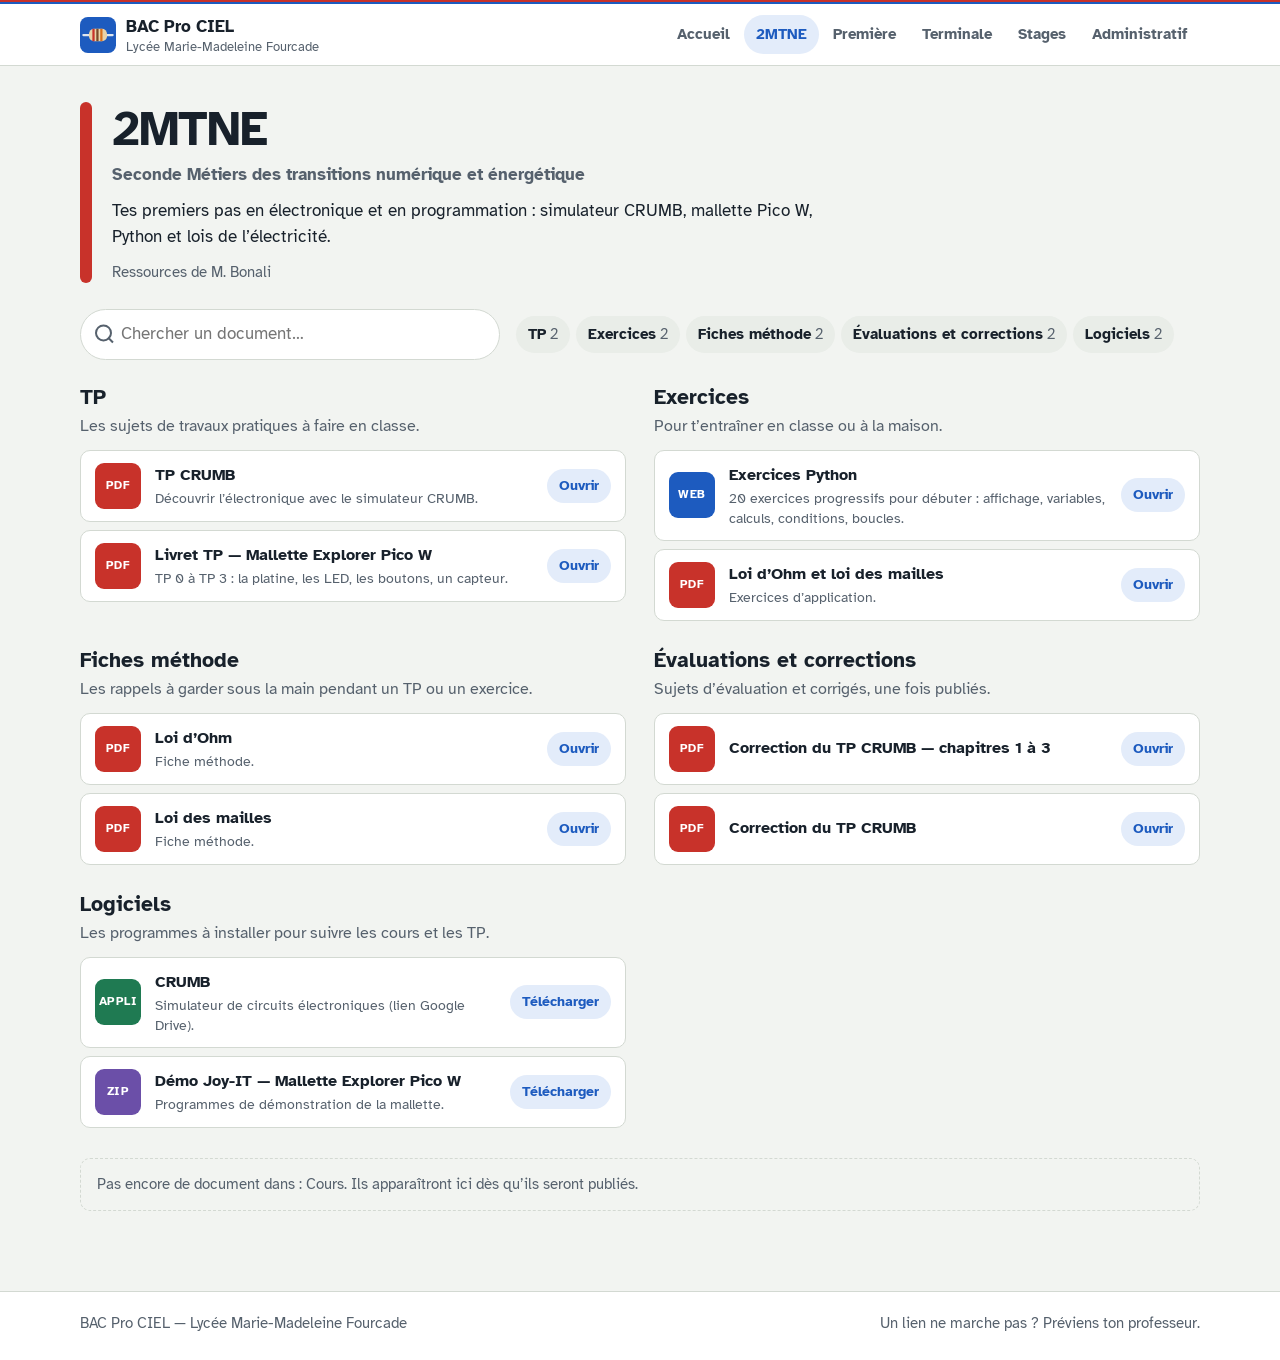
==== 2mtne/index.html @ f3add348 "Refonte du site : navigation par classe, documents unifiés, recherche - Accueil : choix de la classe" ====
<!DOCTYPE html>
<html lang="fr" data-section="2mtne">
<head>
  <meta charset="utf-8" />
  <meta name="viewport" content="width=device-width, initial-scale=1" />
  <title>2MTNE — BAC Pro CIEL</title>
  <meta name="description" content="Cours, TP, exercices et corrections pour la classe de 2MTNE du BAC Pro CIEL." />
  <link rel="icon" href="../assets/img/favicon.svg" type="image/svg+xml" />
  <link rel="preconnect" href="https://fonts.googleapis.com" />
  <link rel="preconnect" href="https://fonts.gstatic.com" crossorigin />
  <link rel="stylesheet" href="https://fonts.googleapis.com/css2?family=Atkinson+Hyperlegible:wght@400;700&display=swap" />
  <link rel="stylesheet" href="../assets/css/style.css" />
</head>
<body>
<header class="site-header">
  <div class="header-inner">
    <a class="brand" href="../index.html">
      <img src="../assets/img/favicon.svg" alt="" />
      <span>
        <strong>BAC Pro CIEL</strong>
        <small>Lycée Marie-Madeleine Fourcade</small>
      </span>
    </a>
    <nav class="site-nav" aria-label="Menu principal">
      <a href="../index.html" data-section="accueil">Accueil</a>
      <a href="../2mtne/index.html" data-section="2mtne">2MTNE</a>
      <a href="../premiere/index.html" data-section="premiere">Première</a>
      <a href="../terminale/index.html" data-section="terminale">Terminale</a>
      <a href="../stages/index.html" data-section="stages">Stages</a>
      <a href="../administratif/index.html" data-section="administratif">Administratif</a>
    </nav>
  </div>
</header>
<main>
  <section class="page-head lvl-2">
    <div>
      <h1>2MTNE</h1>
      <p class="subtitle">Seconde Métiers des transitions numérique et énergétique</p>
      <p>Tes premiers pas en électronique et en programmation : simulateur CRUMB, mallette Pico W, Python et lois de l’électricité.</p>
      <p class="teacher">Ressources de M. Bonali</p>
    </div>
  </section>

  <div class="toolbar">
    <label class="search">
      <span class="visually-hidden">Chercher un document</span>
      <input type="search" placeholder="Chercher un document…" autocomplete="off" />
    </label>
    <nav class="jumps" aria-label="Aller à une rubrique"></nav>
  </div>

  <p class="no-result" hidden></p>

  <!-- Pour ajouter un document : copier un bloc <a class="doc"> dans la bonne rubrique (voir README.md).
       Les rubriques vides sont masquées automatiquement. -->
  <div class="shelves" data-auto>

    <section class="shelf" id="cours">
      <h2>Cours</h2>
      <p class="shelf-note">Supports de cours et synthèses.</p>
      <div class="docs">
      </div>
    </section>

    <section class="shelf" id="tp">
      <h2>TP</h2>
      <p class="shelf-note">Les sujets de travaux pratiques à faire en classe.</p>
      <div class="docs">
      <a class="doc" href="tp_crumb.pdf" target="_blank" rel="noopener">
        <span class="doc-type pdf">PDF</span>
        <span class="doc-text"><strong>TP CRUMB</strong><span>Découvrir l’électronique avec le simulateur CRUMB.</span></span>
        <span class="doc-action">Ouvrir</span>
      </a>
      <a class="doc" href="documents/tp/Livret_TP_Explorer_PicoW.pdf" target="_blank" rel="noopener">
        <span class="doc-type pdf">PDF</span>
        <span class="doc-text"><strong>Livret TP — Mallette Explorer Pico W</strong><span>TP 0 à TP 3 : la platine, les LED, les boutons, un capteur.</span></span>
        <span class="doc-action">Ouvrir</span>
      </a>
      </div>
    </section>

    <section class="shelf" id="exercices">
      <h2>Exercices</h2>
      <p class="shelf-note">Pour t’entraîner en classe ou à la maison.</p>
      <div class="docs">
      <a class="doc" href="python/index.html">
        <span class="doc-type web">WEB</span>
        <span class="doc-text"><strong>Exercices Python</strong><span>20 exercices progressifs pour débuter : affichage, variables, calculs, conditions, boucles.</span></span>
        <span class="doc-action">Ouvrir</span>
      </a>
      <a class="doc" href="documents/exercices/Fiche_exercices_loi_Ohm_loi_mailles.pdf" target="_blank" rel="noopener">
        <span class="doc-type pdf">PDF</span>
        <span class="doc-text"><strong>Loi d’Ohm et loi des mailles</strong><span>Exercices d’application.</span></span>
        <span class="doc-action">Ouvrir</span>
      </a>
      </div>
    </section>

    <section class="shelf" id="methodes">
      <h2>Fiches méthode</h2>
      <p class="shelf-note">Les rappels à garder sous la main pendant un TP ou un exercice.</p>
      <div class="docs">
      <a class="doc" href="documents/methodes/Fiche_methode_Loi_Ohm.pdf" target="_blank" rel="noopener">
        <span class="doc-type pdf">PDF</span>
        <span class="doc-text"><strong>Loi d’Ohm</strong><span>Fiche méthode.</span></span>
        <span class="doc-action">Ouvrir</span>
      </a>
      <a class="doc" href="documents/methodes/Fiche_methode_Loi_des_mailles.pdf" target="_blank" rel="noopener">
        <span class="doc-type pdf">PDF</span>
        <span class="doc-text"><strong>Loi des mailles</strong><span>Fiche méthode.</span></span>
        <span class="doc-action">Ouvrir</span>
      </a>
      </div>
    </section>

    <section class="shelf" id="evaluations">
      <h2>Évaluations et corrections</h2>
      <p class="shelf-note">Sujets d’évaluation et corrigés, une fois publiés.</p>
      <div class="docs">
      <a class="doc" href="documents/correction/crumb-corriger-1-3.pdf" target="_blank" rel="noopener">
        <span class="doc-type pdf">PDF</span>
        <span class="doc-text"><strong>Correction du TP CRUMB — chapitres 1 à 3</strong></span>
        <span class="doc-action">Ouvrir</span>
      </a>
      <a class="doc" href="documents/correction/crumb_corriger.pdf" target="_blank" rel="noopener">
        <span class="doc-type pdf">PDF</span>
        <span class="doc-text"><strong>Correction du TP CRUMB</strong></span>
        <span class="doc-action">Ouvrir</span>
      </a>
      </div>
    </section>

    <section class="shelf" id="logiciels">
      <h2>Logiciels</h2>
      <p class="shelf-note">Les programmes à installer pour suivre les cours et les TP.</p>
      <div class="docs">
      <a class="doc" href="https://drive.google.com/file/d/1B8GFGrKEMv5twzOvvanOxWzRN96jrfq1/view?usp=sharing" target="_blank" rel="noopener">
        <span class="doc-type app">APPLI</span>
        <span class="doc-text"><strong>CRUMB</strong><span>Simulateur de circuits électroniques (lien Google Drive).</span></span>
        <span class="doc-action">Télécharger</span>
      </a>
      <a class="doc" href="documents/logiciels/Demo_JoyIT.zip" download>
        <span class="doc-type zip">ZIP</span>
        <span class="doc-text"><strong>Démo Joy-IT — Mallette Explorer Pico W</strong><span>Programmes de démonstration de la mallette.</span></span>
        <span class="doc-action">Télécharger</span>
      </a>
      </div>
    </section>
  </div>

  <p class="empty-summary"></p>
</main>
<footer class="site-footer">
  <div class="footer-inner">
    <span>BAC Pro CIEL — Lycée Marie-Madeleine Fourcade</span>
    <span>Un lien ne marche pas ? Préviens ton professeur.</span>
  </div>
</footer>
<script src="../assets/js/site.js"></script>
</body>
</html>
---- assets/css/style.css ----
/* =========================================================
   BAC Pro CIEL — feuille de style commune
   Code couleur des niveaux = code couleur des résistances :
   1 marron (Première) · 2 rouge (2MTNE) · 3 orange (Terminale)
   ========================================================= */

:root {
  --bg: #f2f4f1;
  --surface: #ffffff;
  --surface-2: #e9ede8;
  --ink: #18212b;
  --muted: #56616d;
  --line: #d3d9d2;
  --blue: #1d5bbf;          /* rail « − » d'une breadboard */
  --blue-soft: #e3ecfa;
  --red: #c8322a;           /* rail « + » / code 2 */
  --brown: #7a4a2a;         /* code 1 */
  --orange: #d9711c;        /* code 3 */
  --green: #1f7a52;         /* stages */
  --violet: #6b4fa8;        /* administratif */
  --warn-bg: #fff5e6;
  --warn-line: #f0c48a;
  --warn-ink: #6b3a08;
  --radius-l: 18px;
  --radius-s: 10px;
  --focus: 0 0 0 3px #ffffff, 0 0 0 6px var(--blue);
  --font: "Atkinson Hyperlegible", system-ui, -apple-system, "Segoe UI", Roboto, sans-serif;
}

@media (prefers-color-scheme: dark) {
  :root {
    --bg: #12171c;
    --surface: #1a2128;
    --surface-2: #222b33;
    --ink: #e8edf1;
    --muted: #a3afba;
    --line: #2f3a44;
    --blue: #6ea2f2;
    --blue-soft: #1d2d45;
    --red: #ef6b62;
    --brown: #c08a5f;
    --orange: #f09a4e;
    --green: #4fbf8c;
    --violet: #a990e6;
    --warn-bg: #2d2416;
    --warn-line: #6b5228;
    --warn-ink: #f3d6a8;
    --focus: 0 0 0 3px var(--bg), 0 0 0 6px var(--blue);
  }
}

* { box-sizing: border-box; }
html { scroll-behavior: smooth; -webkit-text-size-adjust: 100%; }
@media (prefers-reduced-motion: reduce) { html { scroll-behavior: auto; } }

body {
  margin: 0;
  font-family: var(--font);
  font-size: 1.0625rem;
  line-height: 1.55;
  color: var(--ink);
  background: var(--bg);
  min-height: 100vh;
  display: flex;
  flex-direction: column;
}
a { color: var(--blue); }
a:focus-visible, button:focus-visible, input:focus-visible, select:focus-visible {
  outline: none;
  box-shadow: var(--focus);
  border-radius: 8px;
}
h1, h2, h3 { line-height: 1.15; margin: 0; }
.visually-hidden {
  position: absolute !important; width: 1px; height: 1px; overflow: hidden;
  clip: rect(0 0 0 0); white-space: nowrap;
}

/* ---------- En-tête ---------- */
.site-header {
  position: sticky;
  top: 0;
  z-index: 50;
  background: var(--surface);
  border-bottom: 1px solid var(--line);
}
/* Les deux rails d'une plaque d'essai */
.site-header::before {
  content: "";
  display: block;
  height: 4px;
  background: linear-gradient(to bottom, var(--red) 0 50%, var(--blue) 50% 100%);
}
.header-inner {
  width: min(1120px, 100% - 32px);
  margin: 0 auto;
  display: flex;
  align-items: center;
  gap: 24px;
  padding: 10px 0;
}
.brand {
  display: flex;
  align-items: center;
  gap: 10px;
  text-decoration: none;
  color: var(--ink);
  flex-shrink: 0;
}
.brand img { width: 36px; height: 36px; }
.brand strong { display: block; font-size: 1.05rem; }
.brand small { display: block; color: var(--muted); font-size: .8rem; line-height: 1.2; }

.site-nav {
  display: flex;
  gap: 2px;
  margin-left: auto;
  overflow-x: auto;
  scrollbar-width: none;
}
.site-nav::-webkit-scrollbar { display: none; }
.site-nav a {
  flex-shrink: 0;
  text-decoration: none;
  color: var(--muted);
  font-weight: 700;
  font-size: .95rem;
  padding: 8px 12px;
  border-radius: 999px;
}
.site-nav a:hover { color: var(--ink); background: var(--surface-2); }
.site-nav a[aria-current="page"] { color: var(--blue); background: var(--blue-soft); }

@media (max-width: 760px) {
  .header-inner { flex-direction: column; align-items: stretch; gap: 6px; padding-bottom: 6px; }
  .site-nav { margin-left: -6px; margin-right: -16px; padding-right: 16px; }
  .brand small { display: none; }
}

/* ---------- Structure ---------- */
main {
  width: min(1120px, 100% - 32px);
  margin: 0 auto;
  padding: 36px 0 64px;
  flex: 1;
}
.site-footer {
  border-top: 1px solid var(--line);
  background: var(--surface);
  color: var(--muted);
  font-size: .92rem;
}
.footer-inner {
  width: min(1120px, 100% - 32px);
  margin: 0 auto;
  padding: 20px 0 26px;
  display: flex;
  flex-wrap: wrap;
  justify-content: space-between;
  gap: 8px 24px;
}
.site-footer a { color: inherit; font-weight: 700; }

/* ---------- Accueil ---------- */
.welcome h1 {
  font-size: clamp(2rem, 5.5vw, 3.4rem);
  letter-spacing: -.02em;
  max-width: 18ch;
}
.welcome p {
  color: var(--muted);
  font-size: 1.15rem;
  max-width: 60ch;
  margin: 12px 0 0;
}
.block-title {
  font-size: 1.35rem;
  margin: 44px 0 14px;
}

/* Carte de classe : la bande de couleur = le chiffre du niveau */
.classes {
  display: grid;
  grid-template-columns: repeat(3, 1fr);
  gap: 14px;
}
.class-card {
  position: relative;
  display: grid;
  grid-template-columns: 14px 1fr;
  gap: 18px;
  padding: 22px 22px 22px 18px;
  background: var(--surface);
  border: 1px solid var(--line);
  border-radius: var(--radius-l);
  text-decoration: none;
  color: var(--ink);
  transition: border-color .15s, transform .15s;
}
.class-card:hover { border-color: var(--band, var(--blue)); transform: translateY(-2px); }
.class-card::before {
  content: "";
  border-radius: 7px;
  background: var(--band, var(--blue));
}
.class-card strong { display: block; font-size: 1.5rem; }
.class-card .class-full { display: block; color: var(--muted); font-size: .92rem; margin-top: 2px; }
.class-card .class-what { display: block; margin-top: 12px; }
.class-card .class-go { display: inline-block; margin-top: 14px; font-weight: 700; color: var(--band, var(--blue)); }
.lvl-2 { --band: var(--red); }
.lvl-1 { --band: var(--brown); }
.lvl-3 { --band: var(--orange); }
.lvl-stage { --band: var(--green); }
.lvl-admin { --band: var(--violet); }

@media (max-width: 820px) {
  .classes { grid-template-columns: 1fr; }
  .class-card .class-what { display: none; }
}

/* Raccourcis « Tu cherches… » */
.shortcuts {
  display: grid;
  grid-template-columns: repeat(auto-fill, minmax(260px, 1fr));
  gap: 10px;
}
.shortcut {
  display: flex;
  align-items: center;
  gap: 14px;
  padding: 14px 16px;
  background: var(--surface);
  border: 1px solid var(--line);
  border-radius: var(--radius-s);
  color: var(--ink);
  text-decoration: none;
}
.shortcut:hover { border-color: var(--blue); }
.shortcut .ico {
  flex: 0 0 40px;
  height: 40px;
  border-radius: 10px;
  display: grid;
  place-items: center;
  background: var(--surface-2);
  font-size: 1.25rem;
}
.shortcut strong { display: block; }
.shortcut small { display: block; color: var(--muted); font-size: .88rem; }

/* ---------- En-tête de page de rubrique ---------- */
.page-head {
  display: grid;
  grid-template-columns: 12px 1fr;
  gap: 20px;
  margin-bottom: 26px;
}
.page-head::before { content: ""; border-radius: 6px; background: var(--band, var(--blue)); }
.page-head h1 { font-size: clamp(2rem, 5vw, 3rem); letter-spacing: -.02em; }
.page-head .subtitle { color: var(--muted); margin: 4px 0 0; font-weight: 700; }
.page-head p { max-width: 64ch; margin: 10px 0 0; }
.page-head .teacher { color: var(--muted); font-size: .92rem; margin-top: 10px; }

/* Barre d'outils : recherche + sauts */
.toolbar {
  display: flex;
  flex-wrap: wrap;
  align-items: center;
  gap: 10px 16px;
  margin-bottom: 26px;
}
.search {
  flex: 1 1 280px;
  max-width: 420px;
  position: relative;
}
.search input {
  width: 100%;
  font: inherit;
  color: var(--ink);
  padding: 11px 14px 11px 40px;
  border: 1px solid var(--line);
  border-radius: 999px;
  background: var(--surface);
}
.search::before {
  content: "";
  position: absolute;
  left: 15px;
  top: 50%;
  width: 13px;
  height: 13px;
  border: 2px solid var(--muted);
  border-radius: 50%;
  transform: translateY(-62%);
}
.search::after {
  content: "";
  position: absolute;
  left: 27px;
  top: 58%;
  width: 7px;
  height: 2px;
  background: var(--muted);
  transform: rotate(45deg);
}
.jumps { display: flex; flex-wrap: wrap; gap: 6px; }
.jumps a {
  text-decoration: none;
  font-weight: 700;
  font-size: .92rem;
  color: var(--ink);
  padding: 7px 12px;
  border-radius: 999px;
  background: var(--surface-2);
}
.jumps a:hover { background: var(--blue-soft); color: var(--blue); }
.jumps .count { color: var(--muted); font-weight: 400; margin-left: 4px; }

/* ---------- Rayons de documents ---------- */
.shelves {
  display: grid;
  grid-template-columns: repeat(2, minmax(0, 1fr));
  gap: 28px 28px;
  align-items: start;
}
.shelves.single { grid-template-columns: 1fr; max-width: 760px; }
@media (max-width: 860px) { .shelves { grid-template-columns: 1fr; } }

.shelf { scroll-margin-top: 110px; }
.shelf h2 { font-size: 1.3rem; }
.shelf .shelf-note { color: var(--muted); margin: 4px 0 12px; font-size: .97rem; }
.shelf.is-wide { grid-column: 1 / -1; }

.docs { display: grid; gap: 8px; }

/* Un document */
.doc {
  display: grid;
  grid-template-columns: auto 1fr auto;
  align-items: center;
  gap: 14px;
  padding: 12px 14px;
  background: var(--surface);
  border: 1px solid var(--line);
  border-radius: var(--radius-s);
  color: var(--ink);
  text-decoration: none;
}
.doc:hover { border-color: var(--blue); }
.doc:hover .doc-action { background: var(--blue); color: #fff; }
.doc-type {
  width: 46px;
  height: 46px;
  border-radius: 9px;
  display: grid;
  place-items: center;
  font-size: .72rem;
  font-weight: 700;
  letter-spacing: .03em;
  color: #fff;
  background: var(--muted);
}
.doc-type.pdf { background: #c8322a; }
.doc-type.zip { background: #6b4fa8; }
.doc-type.web { background: #1d5bbf; }
.doc-type.app { background: #1f7a52; }
.doc-text strong { display: block; font-size: 1rem; }
.doc-text span { display: block; color: var(--muted); font-size: .9rem; line-height: 1.4; }
.doc-action {
  font-size: .88rem;
  font-weight: 700;
  color: var(--blue);
  padding: 6px 12px;
  border-radius: 999px;
  background: var(--blue-soft);
  white-space: nowrap;
}
@media (max-width: 520px) {
  .doc { grid-template-columns: auto 1fr; }
  .doc-action { display: none; }
}

/* Rubriques encore vides : regroupées en une seule ligne par le script */
.empty-summary {
  margin-top: 30px;
  padding: 14px 16px;
  border: 1px dashed var(--line);
  border-radius: var(--radius-s);
  color: var(--muted);
  font-size: .95rem;
}
.no-result {
  padding: 18px;
  border-radius: var(--radius-s);
  background: var(--surface);
  border: 1px solid var(--line);
  color: var(--muted);
}

/* ---------- Encadrés ---------- */
.notice {
  padding: 14px 16px;
  border-radius: var(--radius-s);
  background: var(--warn-bg);
  border: 1px solid var(--warn-line);
  color: var(--warn-ink);
  font-size: .95rem;
  margin: 0 0 24px;
}
.panel {
  padding: 22px;
  border-radius: var(--radius-l);
  background: var(--surface);
  border: 1px solid var(--line);
}
.panel h2 { font-size: 1.3rem; margin-bottom: 6px; }
.panel p { margin: 0 0 14px; color: var(--muted); }

.btn {
  display: inline-flex;
  align-items: center;
  gap: 8px;
  min-height: 44px;
  padding: 10px 18px;
  border-radius: 999px;
  font: inherit;
  font-weight: 700;
  text-decoration: none;
  border: 1px solid var(--line);
  background: var(--surface);
  color: var(--ink);
  cursor: pointer;
}
.btn:hover { border-color: var(--blue); }
.btn.primary { background: var(--blue); border-color: var(--blue); color: #fff; }
.btn.primary:hover { filter: brightness(1.08); }
.actions { display: flex; flex-wrap: wrap; gap: 10px; }

/* ---------- Stages ---------- */
.stage-layout {
  display: grid;
  grid-template-columns: minmax(0, 1fr) minmax(0, 1fr);
  gap: 28px;
  align-items: start;
}
@media (max-width: 860px) { .stage-layout { grid-template-columns: 1fr; } }

.class-picker { display: flex; flex-wrap: wrap; gap: 6px; margin-bottom: 14px; }
.class-picker button {
  font: inherit;
  font-weight: 700;
  font-size: .95rem;
  padding: 8px 14px 8px 12px;
  border-radius: 999px;
  border: 1px solid var(--line);
  background: var(--surface);
  color: var(--ink);
  cursor: pointer;
  display: inline-flex;
  align-items: center;
  gap: 8px;
}
.class-picker button::before {
  content: "";
  width: 10px;
  height: 10px;
  border-radius: 50%;
  background: var(--band, var(--blue));
}
.class-picker button[aria-pressed="true"] { border-color: var(--band, var(--blue)); background: var(--surface-2); }
.conv-group { display: grid; gap: 8px; }
.conv-group + .conv-group { margin-top: 18px; }
.conv-group h3 { font-size: 1rem; color: var(--muted); }
.conv-group[hidden] { display: none; }

.map-frame {
  width: 100%;
  height: 520px;
  border: 1px solid var(--line);
  border-radius: var(--radius-l);
  background: var(--surface-2);
  display: block;
}
@media (max-width: 600px) { .map-frame { height: 420px; } }

/* ---------- Anciennes classes (compatibilité) ---------- */
.file-card {
  display: flex; align-items: center; justify-content: space-between; gap: 14px;
  padding: 12px 14px; border-radius: var(--radius-s); background: var(--surface);
  border: 1px solid var(--line); color: var(--muted); text-decoration: none;
}
.file-card strong { color: var(--ink); }
.file-card .tag {
  border-radius: 999px; background: var(--blue-soft); color: var(--blue);
  font-weight: 700; padding: 4px 10px; font-size: .8rem;
}
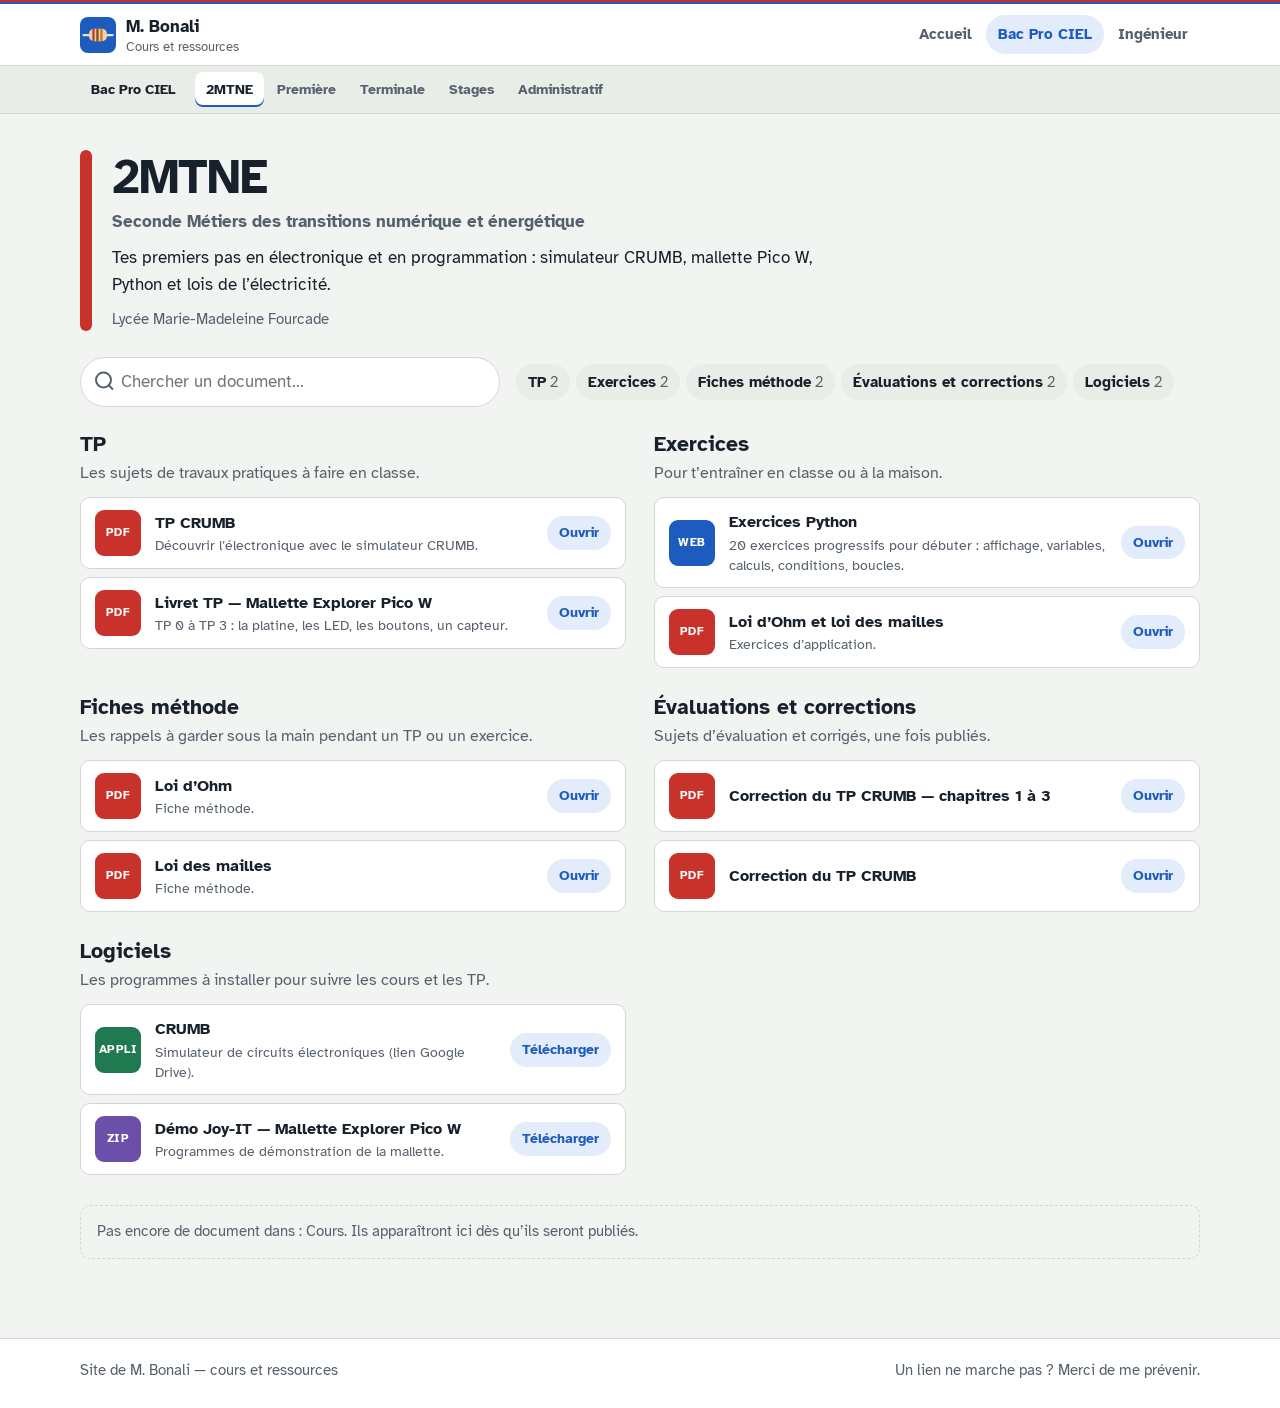
==== commit 909dde22: "Site de M. Bonali : espace Bac Pro CIEL + nouvel espace École d'ingénieurs - Accueil neutre avec cho" ====
--- a/2mtne/index.html
+++ b/2mtne/index.html
@@ -1,10 +1,10 @@
 <!DOCTYPE html>
-<html lang="fr" data-section="2mtne">
+<html lang="fr" data-section="2mtne" data-group="bacpro">
 <head>
   <meta charset="utf-8" />
   <meta name="viewport" content="width=device-width, initial-scale=1" />
   <title>2MTNE — BAC Pro CIEL</title>
-  <meta name="description" content="Cours, TP, exercices et corrections pour la classe de 2MTNE du BAC Pro CIEL." />
+  <meta name="description" content="Cours, TP, exercices et corrections — 2MTNE, BAC Pro CIEL." />
   <link rel="icon" href="../assets/img/favicon.svg" type="image/svg+xml" />
   <link rel="preconnect" href="https://fonts.googleapis.com" />
   <link rel="preconnect" href="https://fonts.gstatic.com" crossorigin />
@@ -17,19 +17,26 @@
     <a class="brand" href="../index.html">
       <img src="../assets/img/favicon.svg" alt="" />
       <span>
-        <strong>BAC Pro CIEL</strong>
-        <small>Lycée Marie-Madeleine Fourcade</small>
+        <strong>M. Bonali</strong>
+        <small>Cours et ressources</small>
       </span>
     </a>
     <nav class="site-nav" aria-label="Menu principal">
       <a href="../index.html" data-section="accueil">Accueil</a>
+      <a href="../bacpro/index.html" data-section="bacpro">Bac Pro CIEL</a>
+      <a href="../ingenieur/index.html" data-section="ingenieur">Ingénieur</a>
+    </nav>
+  </div>
+  <nav class="sub-nav" aria-label="Bac Pro CIEL">
+    <div class="sub-inner">
+      <a href="../bacpro/index.html" data-section="bacpro" class="sub-home">Bac Pro CIEL</a>
       <a href="../2mtne/index.html" data-section="2mtne">2MTNE</a>
       <a href="../premiere/index.html" data-section="premiere">Première</a>
       <a href="../terminale/index.html" data-section="terminale">Terminale</a>
       <a href="../stages/index.html" data-section="stages">Stages</a>
       <a href="../administratif/index.html" data-section="administratif">Administratif</a>
-    </nav>
-  </div>
+    </div>
+  </nav>
 </header>
 <main>
   <section class="page-head lvl-2">
@@ -37,7 +44,7 @@
       <h1>2MTNE</h1>
       <p class="subtitle">Seconde Métiers des transitions numérique et énergétique</p>
       <p>Tes premiers pas en électronique et en programmation : simulateur CRUMB, mallette Pico W, Python et lois de l’électricité.</p>
-      <p class="teacher">Ressources de M. Bonali</p>
+      <p class="teacher">Lycée Marie-Madeleine Fourcade</p>
     </div>
   </section>
 
@@ -53,7 +60,7 @@
 
   <!-- Pour ajouter un document : copier un bloc <a class="doc"> dans la bonne rubrique (voir README.md).
        Les rubriques vides sont masquées automatiquement. -->
-  <div class="shelves" data-auto>
+  <div class="shelves" data-auto data-empty-msg="">
 
     <section class="shelf" id="cours">
       <h2>Cours</h2>
@@ -152,8 +159,8 @@
 </main>
 <footer class="site-footer">
   <div class="footer-inner">
-    <span>BAC Pro CIEL — Lycée Marie-Madeleine Fourcade</span>
-    <span>Un lien ne marche pas ? Préviens ton professeur.</span>
+    <span>Site de M. Bonali — cours et ressources</span>
+    <span>Un lien ne marche pas ? Merci de me prévenir.</span>
   </div>
 </footer>
 <script src="../assets/js/site.js"></script>
--- a/assets/css/style.css
+++ b/assets/css/style.css
@@ -18,6 +18,7 @@
   --orange: #d9711c;        /* code 3 */
   --green: #1f7a52;         /* stages */
   --violet: #6b4fa8;        /* administratif */
+  --teal: #0f6f86;          /* école d'ingénieurs */
   --warn-bg: #fff5e6;
   --warn-line: #f0c48a;
   --warn-ink: #6b3a08;
@@ -42,6 +43,7 @@
     --orange: #f09a4e;
     --green: #4fbf8c;
     --violet: #a990e6;
+    --teal: #4cc0d8;
     --warn-bg: #2d2416;
     --warn-line: #6b5228;
     --warn-ink: #f3d6a8;
@@ -50,6 +52,7 @@
 }
 
 * { box-sizing: border-box; }
+[hidden] { display: none !important; }
 html { scroll-behavior: smooth; -webkit-text-size-adjust: 100%; }
 @media (prefers-reduced-motion: reduce) { html { scroll-behavior: auto; } }
 
@@ -136,6 +139,32 @@
   .site-nav { margin-left: -6px; margin-right: -16px; padding-right: 16px; }
   .brand small { display: none; }
 }
+
+/* Sous-menu de l'espace Bac Pro */
+.sub-nav { border-top: 1px solid var(--line); background: var(--surface-2); }
+.sub-inner {
+  width: min(1120px, 100% - 32px);
+  margin: 0 auto;
+  display: flex;
+  gap: 2px;
+  overflow-x: auto;
+  scrollbar-width: none;
+  padding: 6px 0;
+}
+.sub-inner::-webkit-scrollbar { display: none; }
+.sub-nav a {
+  flex-shrink: 0;
+  text-decoration: none;
+  color: var(--muted);
+  font-weight: 700;
+  font-size: .9rem;
+  padding: 6px 11px;
+  border-radius: 8px;
+}
+.sub-nav a:hover { color: var(--ink); background: var(--surface); }
+.sub-nav a[aria-current="page"] { color: var(--ink); background: var(--surface); box-shadow: inset 0 -2px 0 var(--blue); }
+.sub-nav .sub-home { margin-right: 6px; color: var(--ink); }
+@media (max-width: 760px) { .sub-inner { width: 100%; padding-left: 10px; padding-right: 16px; } }
 
 /* ---------- Structure ---------- */
 main {
@@ -212,11 +241,40 @@
 .lvl-3 { --band: var(--orange); }
 .lvl-stage { --band: var(--green); }
 .lvl-admin { --band: var(--violet); }
+.lvl-bacpro { --band: var(--blue); }
+.lvl-ing { --band: var(--teal); }
 
 @media (max-width: 820px) {
   .classes { grid-template-columns: 1fr; }
   .class-card .class-what { display: none; }
 }
+
+/* Cartes de formation (accueil) */
+.formations { display: grid; grid-template-columns: 3fr 2fr; gap: 14px; }
+@media (max-width: 820px) { .formations { grid-template-columns: 1fr; } }
+.formation {
+  display: flex;
+  flex-direction: column;
+  background: var(--surface);
+  border: 1px solid var(--line);
+  border-top: 8px solid var(--band, var(--blue));
+  border-radius: var(--radius-l);
+  overflow: hidden;
+}
+.formation-main { display: block; padding: 22px 24px 16px; text-decoration: none; color: var(--ink); flex: 1; }
+.formation-main strong { display: block; font-size: 1.6rem; }
+.formation-main .class-full { display: block; color: var(--muted); font-size: .95rem; margin-top: 2px; }
+.formation-main .class-what { display: block; margin-top: 12px; max-width: 52ch; }
+.formation-main:hover strong { color: var(--band, var(--blue)); }
+.formation-links { display: flex; flex-wrap: wrap; gap: 6px; padding: 0 24px 22px; }
+.formation-links a {
+  display: inline-flex; align-items: center; gap: 8px;
+  text-decoration: none; font-weight: 700; font-size: .93rem; color: var(--ink);
+  padding: 7px 13px 7px 11px; border-radius: 999px;
+  border: 1px solid var(--line); background: var(--surface);
+}
+.formation-links a::before { content: ""; width: 10px; height: 10px; border-radius: 50%; background: var(--band, var(--blue)); }
+.formation-links a:hover { border-color: var(--band, var(--blue)); }
 
 /* Raccourcis « Tu cherches… » */
 .shortcuts {
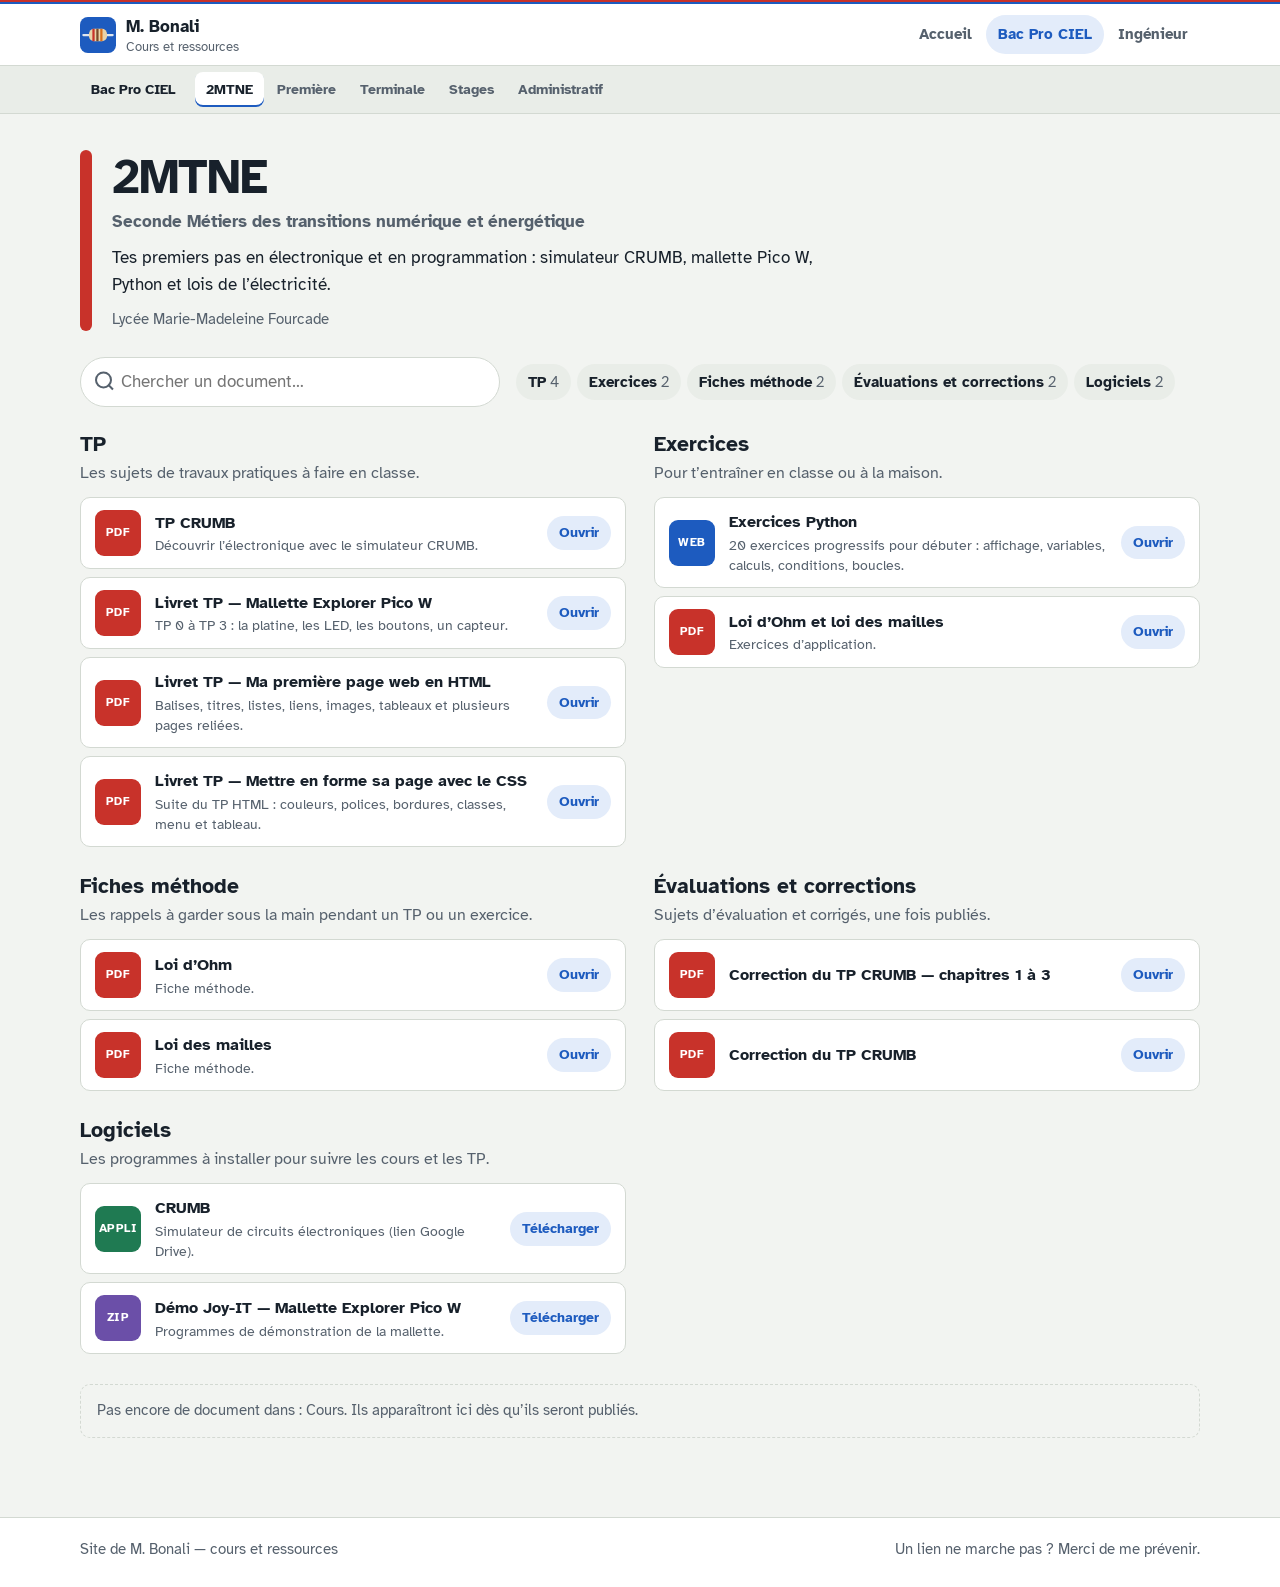
==== commit 23f98679: "Ajout des livrets TP HTML et TP CSS (2MTNE) Co-Authored-By: Claude Opus 5.5 <noreply@anthropic.com> " ====
--- a/2mtne/index.html
+++ b/2mtne/index.html
@@ -9,7 +9,7 @@
   <link rel="preconnect" href="https://fonts.googleapis.com" />
   <link rel="preconnect" href="https://fonts.gstatic.com" crossorigin />
   <link rel="stylesheet" href="https://fonts.googleapis.com/css2?family=Atkinson+Hyperlegible:wght@400;700&display=swap" />
-  <link rel="stylesheet" href="../assets/css/style.css" />
+  <link rel="stylesheet" href="../assets/css/style.css?v=20261102" />
 </head>
 <body>
 <header class="site-header">
@@ -81,6 +81,16 @@
       <a class="doc" href="documents/tp/Livret_TP_Explorer_PicoW.pdf" target="_blank" rel="noopener">
         <span class="doc-type pdf">PDF</span>
         <span class="doc-text"><strong>Livret TP — Mallette Explorer Pico W</strong><span>TP 0 à TP 3 : la platine, les LED, les boutons, un capteur.</span></span>
+        <span class="doc-action">Ouvrir</span>
+      </a>
+      <a class="doc" href="documents/tp/Livret_TP_HTML.pdf" target="_blank" rel="noopener">
+        <span class="doc-type pdf">PDF</span>
+        <span class="doc-text"><strong>Livret TP — Ma première page web en HTML</strong><span>Balises, titres, listes, liens, images, tableaux et plusieurs pages reliées.</span></span>
+        <span class="doc-action">Ouvrir</span>
+      </a>
+      <a class="doc" href="documents/tp/Livret_TP_CSS.pdf" target="_blank" rel="noopener">
+        <span class="doc-type pdf">PDF</span>
+        <span class="doc-text"><strong>Livret TP — Mettre en forme sa page avec le CSS</strong><span>Suite du TP HTML : couleurs, polices, bordures, classes, menu et tableau.</span></span>
         <span class="doc-action">Ouvrir</span>
       </a>
       </div>
@@ -163,6 +173,6 @@
     <span>Un lien ne marche pas ? Merci de me prévenir.</span>
   </div>
 </footer>
-<script src="../assets/js/site.js"></script>
+<script src="../assets/js/site.js?v=20261102"></script>
 </body>
 </html>
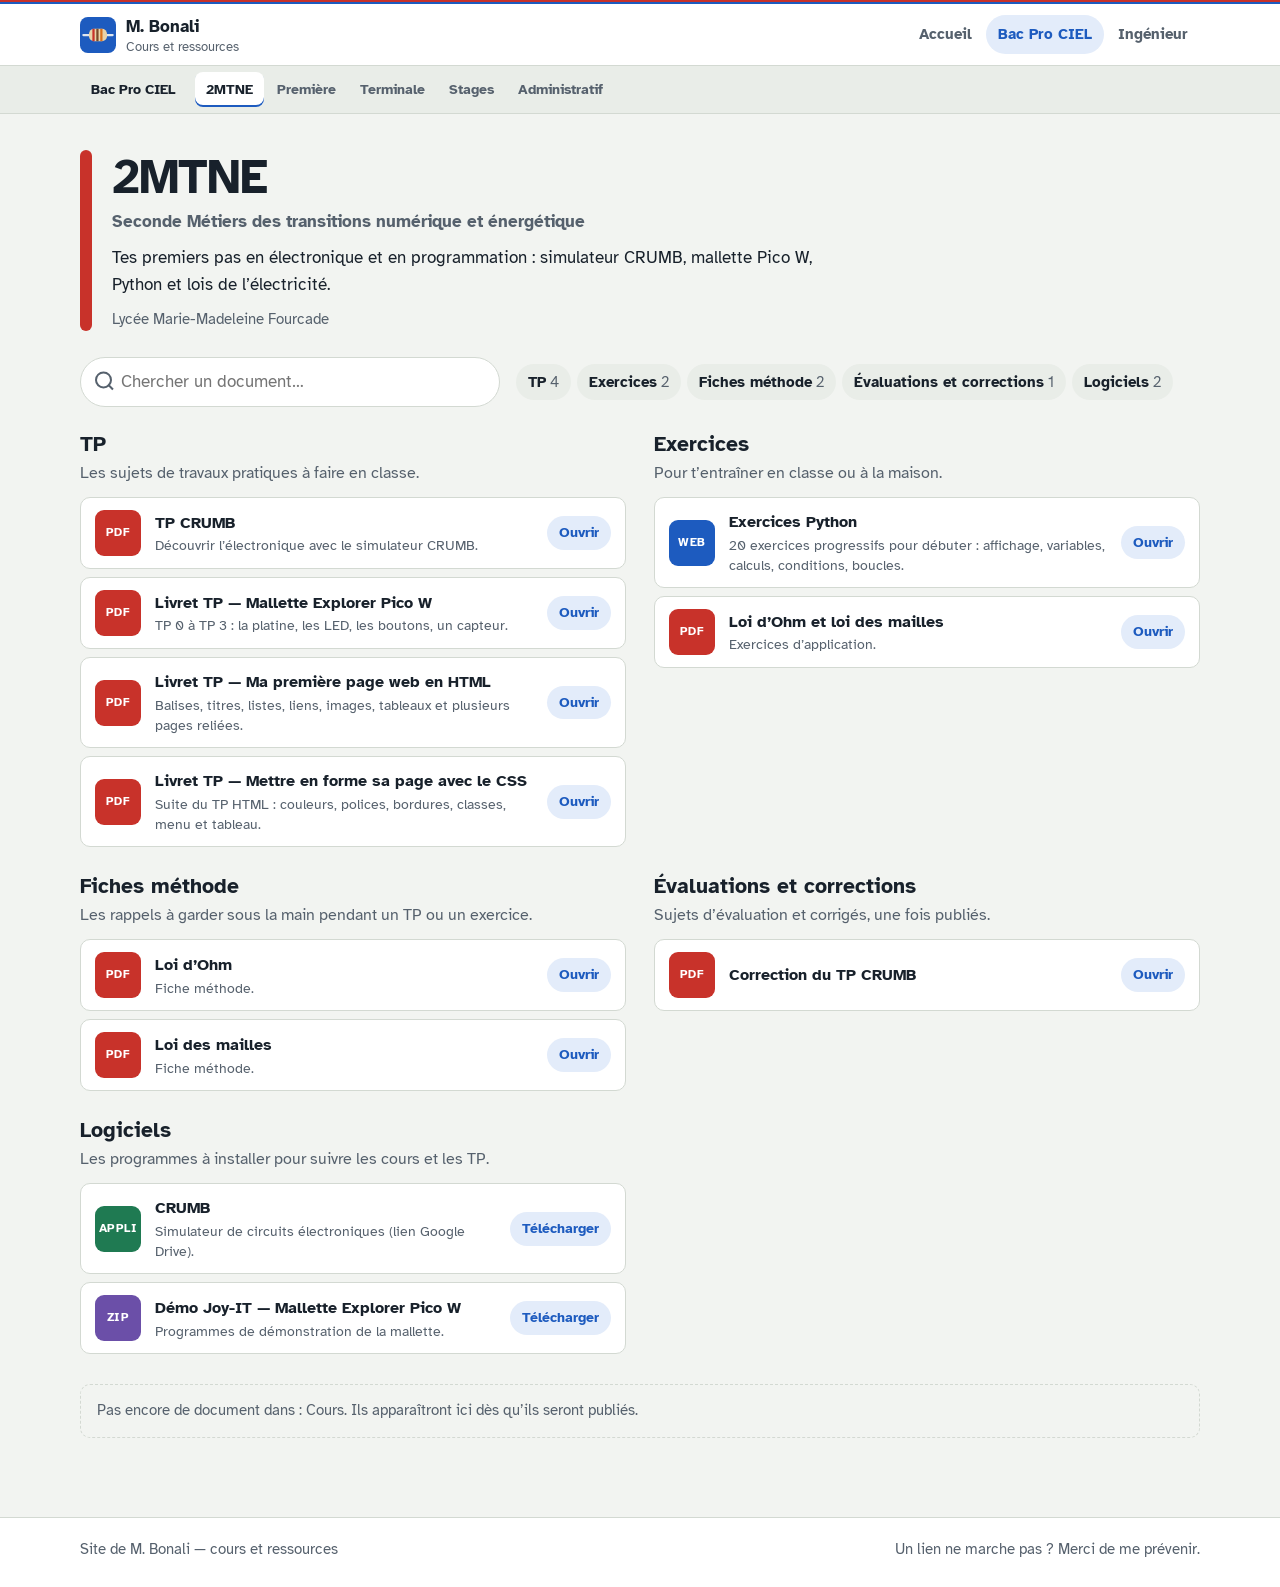
==== commit b37f9c37: "2MTNE : retrait de la correction CRUMB chapitres 1 à 3 Co-Authored-By: Claude Opus 5.5 <noreply@anth" ====
--- a/2mtne/index.html
+++ b/2mtne/index.html
@@ -134,11 +134,6 @@
       <h2>Évaluations et corrections</h2>
       <p class="shelf-note">Sujets d’évaluation et corrigés, une fois publiés.</p>
       <div class="docs">
-      <a class="doc" href="documents/correction/crumb-corriger-1-3.pdf" target="_blank" rel="noopener">
-        <span class="doc-type pdf">PDF</span>
-        <span class="doc-text"><strong>Correction du TP CRUMB — chapitres 1 à 3</strong></span>
-        <span class="doc-action">Ouvrir</span>
-      </a>
       <a class="doc" href="documents/correction/crumb_corriger.pdf" target="_blank" rel="noopener">
         <span class="doc-type pdf">PDF</span>
         <span class="doc-text"><strong>Correction du TP CRUMB</strong></span>
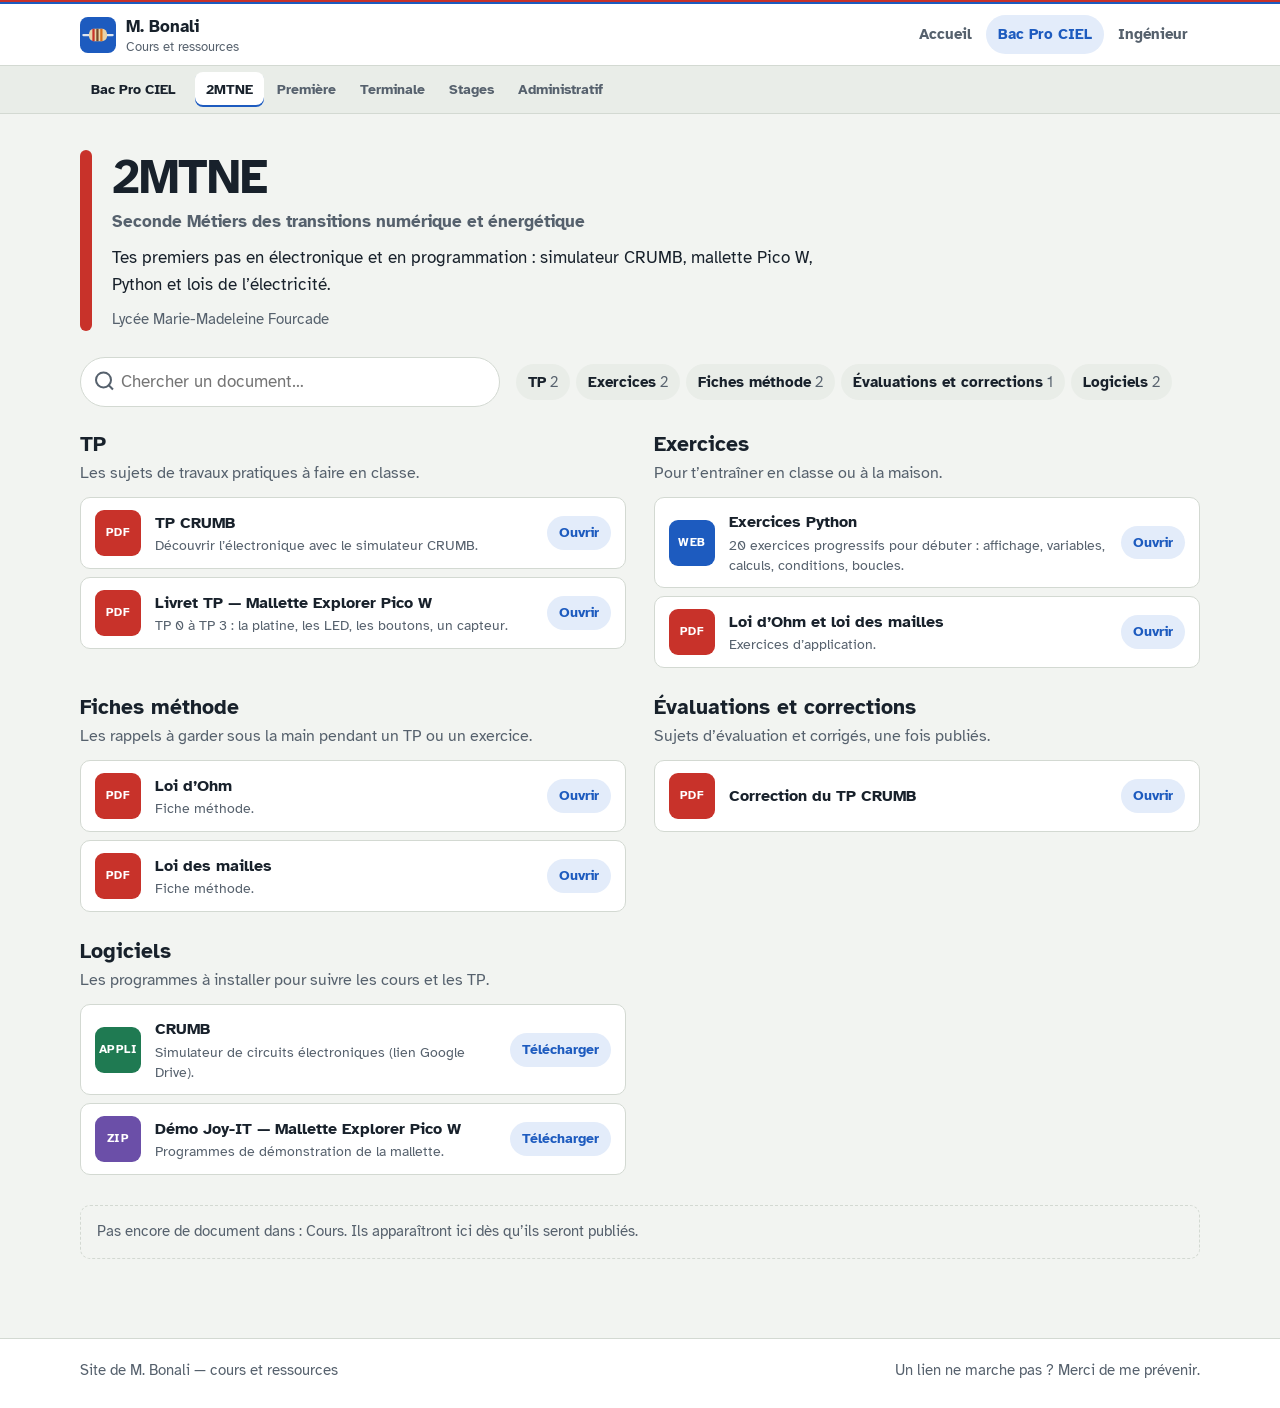
==== commit 04b811a2: "Déplace les livrets TP HTML et TP CSS de 2MTNE vers Première Co-Authored-By: Claude Opus 5.5 <norepl" ====
--- a/2mtne/index.html
+++ b/2mtne/index.html
@@ -83,16 +83,6 @@
         <span class="doc-text"><strong>Livret TP — Mallette Explorer Pico W</strong><span>TP 0 à TP 3 : la platine, les LED, les boutons, un capteur.</span></span>
         <span class="doc-action">Ouvrir</span>
       </a>
-      <a class="doc" href="documents/tp/Livret_TP_HTML.pdf" target="_blank" rel="noopener">
-        <span class="doc-type pdf">PDF</span>
-        <span class="doc-text"><strong>Livret TP — Ma première page web en HTML</strong><span>Balises, titres, listes, liens, images, tableaux et plusieurs pages reliées.</span></span>
-        <span class="doc-action">Ouvrir</span>
-      </a>
-      <a class="doc" href="documents/tp/Livret_TP_CSS.pdf" target="_blank" rel="noopener">
-        <span class="doc-type pdf">PDF</span>
-        <span class="doc-text"><strong>Livret TP — Mettre en forme sa page avec le CSS</strong><span>Suite du TP HTML : couleurs, polices, bordures, classes, menu et tableau.</span></span>
-        <span class="doc-action">Ouvrir</span>
-      </a>
       </div>
     </section>
 
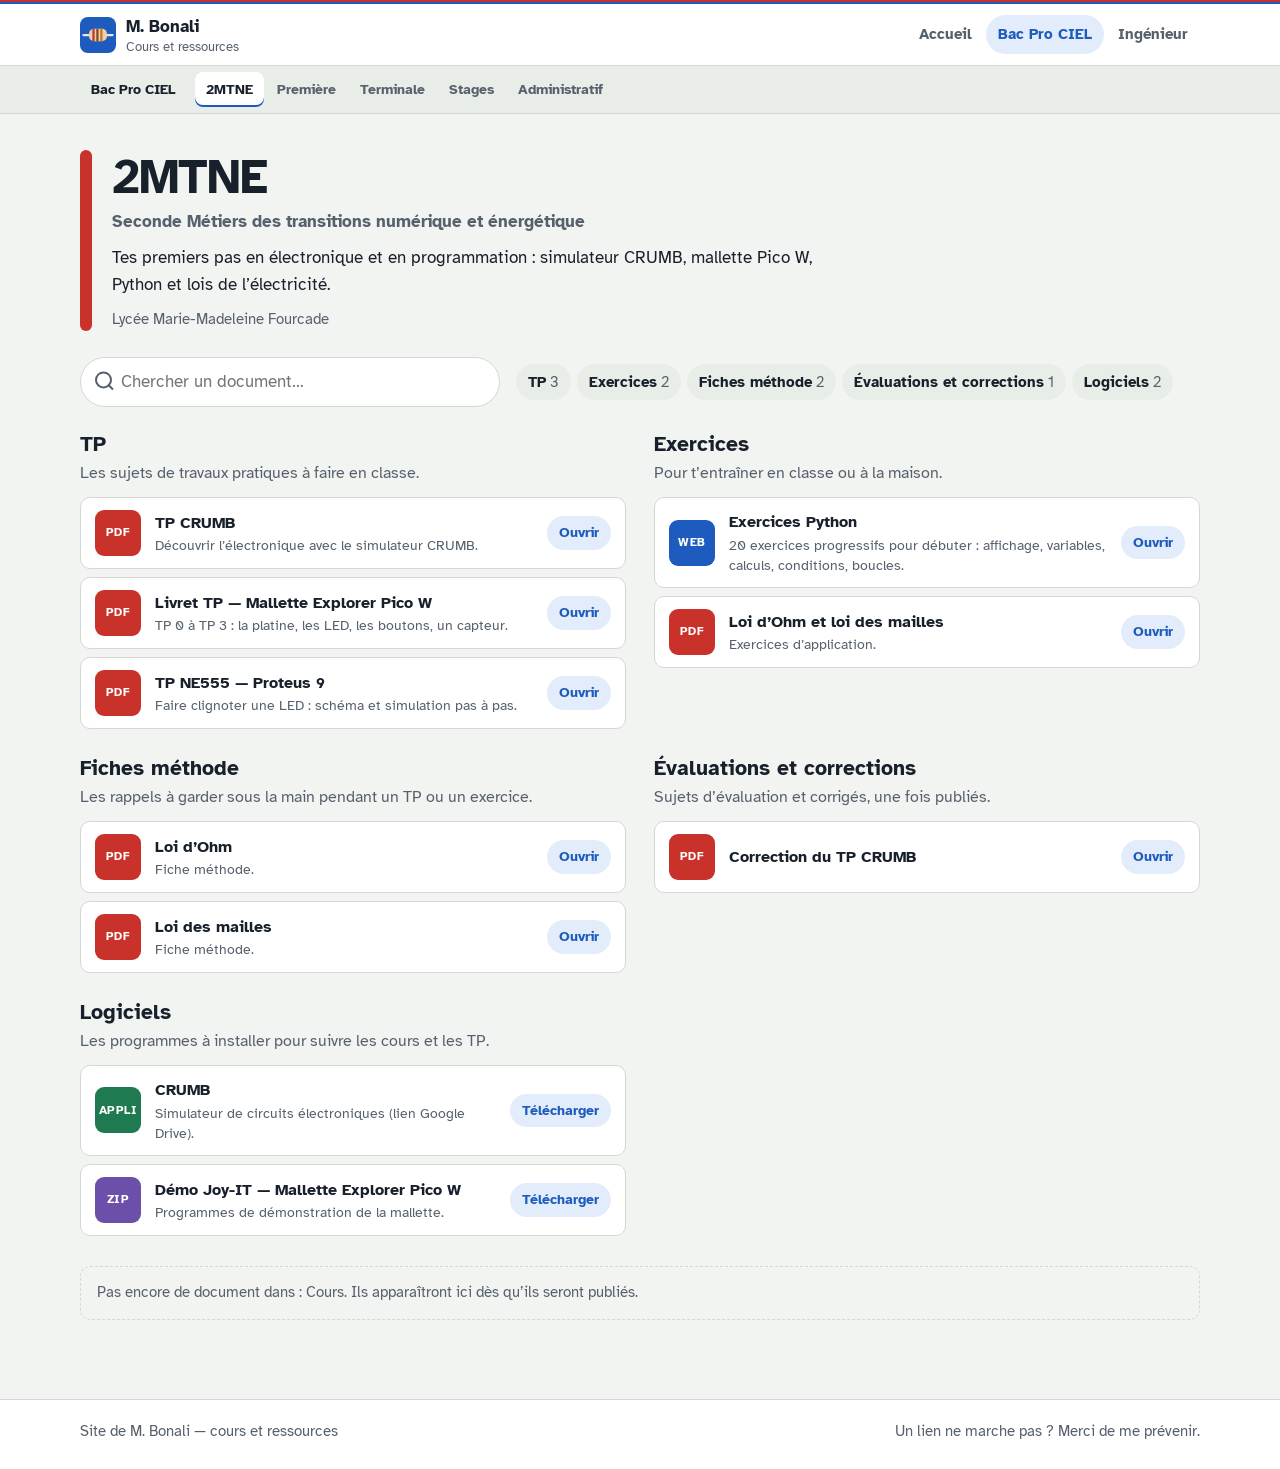
==== commit 5d2b5b1f: "2MTNE : ajout du TP NE555 sous Proteus 9 Co-Authored-By: Claude Opus 5.5 <noreply@anthropic.com> Cla" ====
--- a/2mtne/index.html
+++ b/2mtne/index.html
@@ -83,6 +83,11 @@
         <span class="doc-text"><strong>Livret TP — Mallette Explorer Pico W</strong><span>TP 0 à TP 3 : la platine, les LED, les boutons, un capteur.</span></span>
         <span class="doc-action">Ouvrir</span>
       </a>
+      <a class="doc" href="documents/tp/TP_NE555_Proteus9.pdf" target="_blank" rel="noopener">
+        <span class="doc-type pdf">PDF</span>
+        <span class="doc-text"><strong>TP NE555 — Proteus 9</strong><span>Faire clignoter une LED : schéma et simulation pas à pas.</span></span>
+        <span class="doc-action">Ouvrir</span>
+      </a>
       </div>
     </section>
 
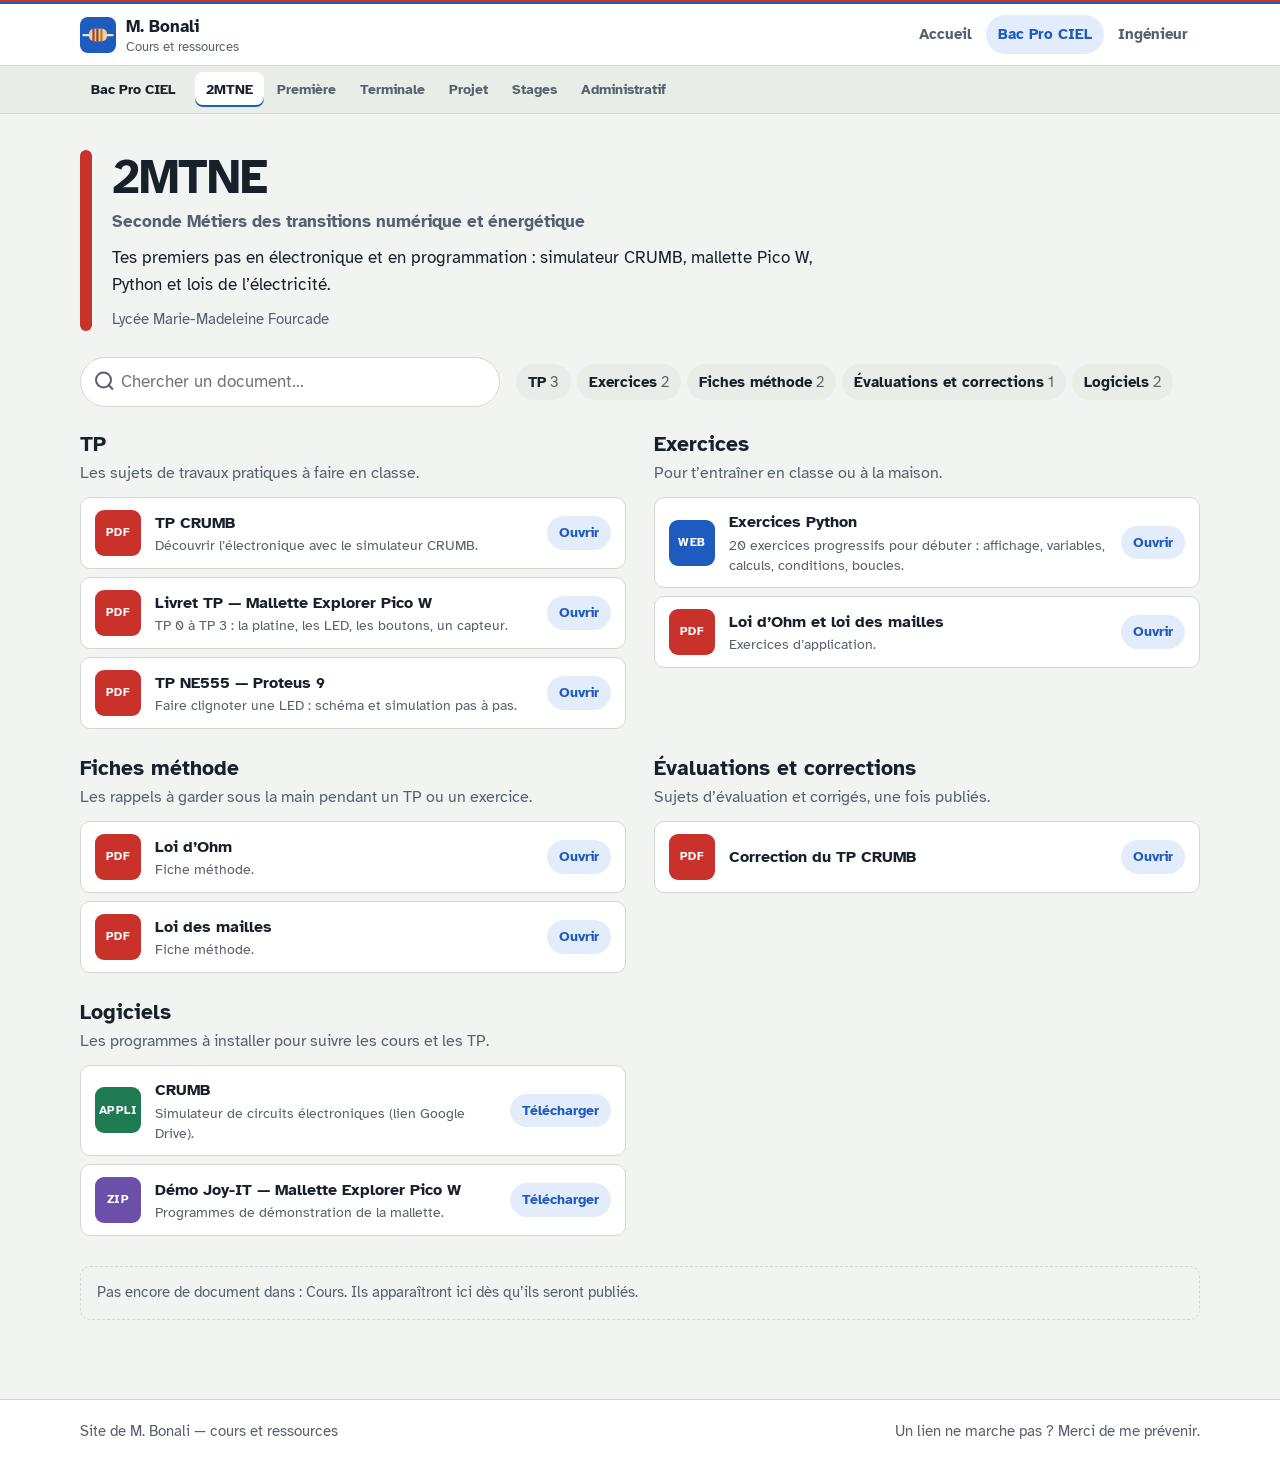
==== commit 7895299c: "Bac Pro : nouvelle page Projet (cases 1CIEL et TCIEL) - Page projet/ avec une case par classe ; 1CIE" ====
--- a/2mtne/index.html
+++ b/2mtne/index.html
@@ -9,7 +9,7 @@
   <link rel="preconnect" href="https://fonts.googleapis.com" />
   <link rel="preconnect" href="https://fonts.gstatic.com" crossorigin />
   <link rel="stylesheet" href="https://fonts.googleapis.com/css2?family=Atkinson+Hyperlegible:wght@400;700&display=swap" />
-  <link rel="stylesheet" href="../assets/css/style.css?v=20261102" />
+  <link rel="stylesheet" href="../assets/css/style.css?v=20261125" />
 </head>
 <body>
 <header class="site-header">
@@ -33,6 +33,7 @@
       <a href="../2mtne/index.html" data-section="2mtne">2MTNE</a>
       <a href="../premiere/index.html" data-section="premiere">Première</a>
       <a href="../terminale/index.html" data-section="terminale">Terminale</a>
+      <a href="../projet/index.html" data-section="projet">Projet</a>
       <a href="../stages/index.html" data-section="stages">Stages</a>
       <a href="../administratif/index.html" data-section="administratif">Administratif</a>
     </div>
@@ -163,6 +164,6 @@
     <span>Un lien ne marche pas ? Merci de me prévenir.</span>
   </div>
 </footer>
-<script src="../assets/js/site.js?v=20261102"></script>
+<script src="../assets/js/site.js?v=20261125"></script>
 </body>
 </html>
--- a/assets/css/style.css
+++ b/assets/css/style.css
@@ -542,6 +542,34 @@
 }
 @media (max-width: 600px) { .map-frame { height: 420px; } }
 
+/* ---------- Projet : une case par classe ---------- */
+.project-grid {
+  display: grid;
+  grid-template-columns: repeat(2, minmax(0, 1fr));
+  gap: 20px;
+  align-items: start;
+}
+@media (max-width: 860px) { .project-grid { grid-template-columns: 1fr; } }
+.project-box {
+  padding: 20px 22px 22px;
+  background: var(--surface);
+  border: 1px solid var(--line);
+  border-top: 8px solid var(--band, var(--blue));
+  border-radius: var(--radius-l);
+}
+.project-box h2 { font-size: 1.7rem; color: var(--band, var(--blue)); }
+.project-box .project-class { margin: 2px 0 0; color: var(--muted); font-weight: 700; font-size: .95rem; }
+.project-box .shelf-note { margin-top: 10px; }
+.project-box .docs .doc { background: var(--bg); }
+.project-empty {
+  margin: 0;
+  padding: 14px 16px;
+  border: 1px dashed var(--line);
+  border-radius: var(--radius-s);
+  color: var(--muted);
+  font-size: .95rem;
+}
+
 /* ---------- Anciennes classes (compatibilité) ---------- */
 .file-card {
   display: flex; align-items: center; justify-content: space-between; gap: 14px;
